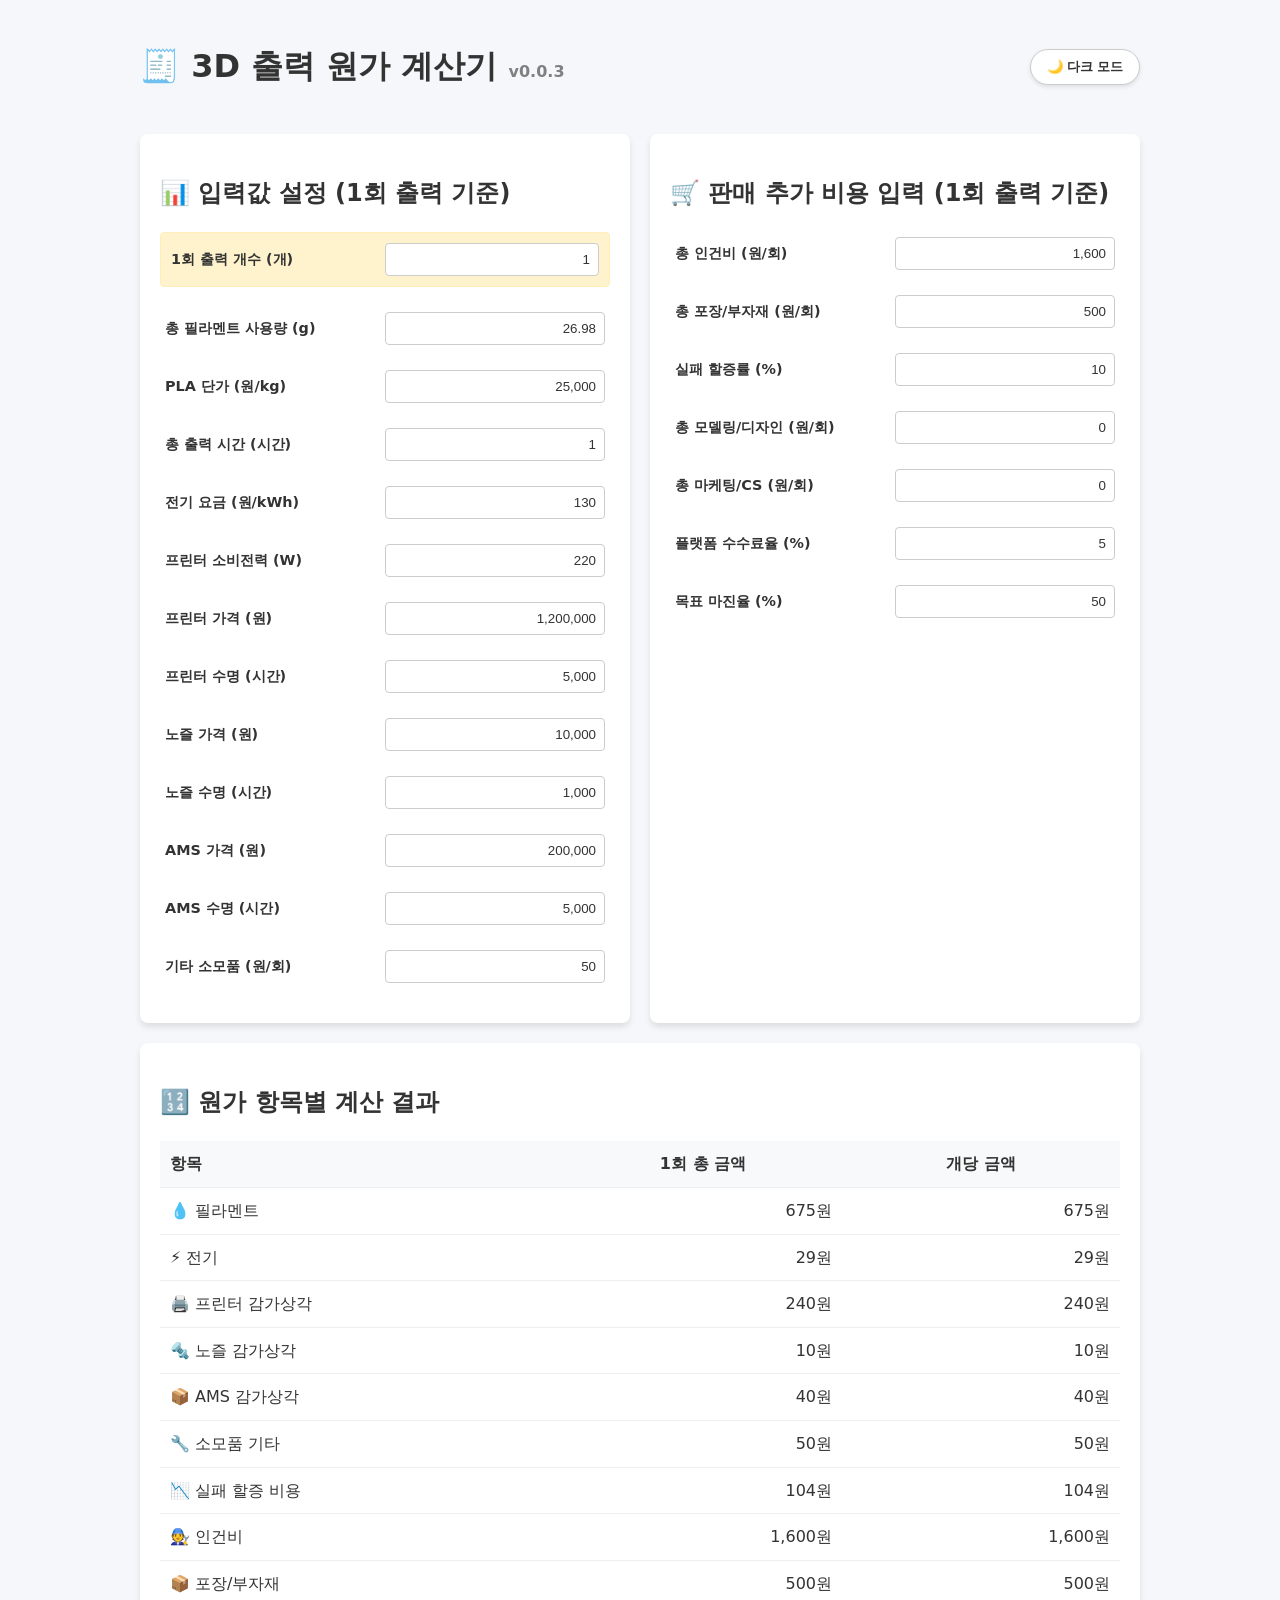
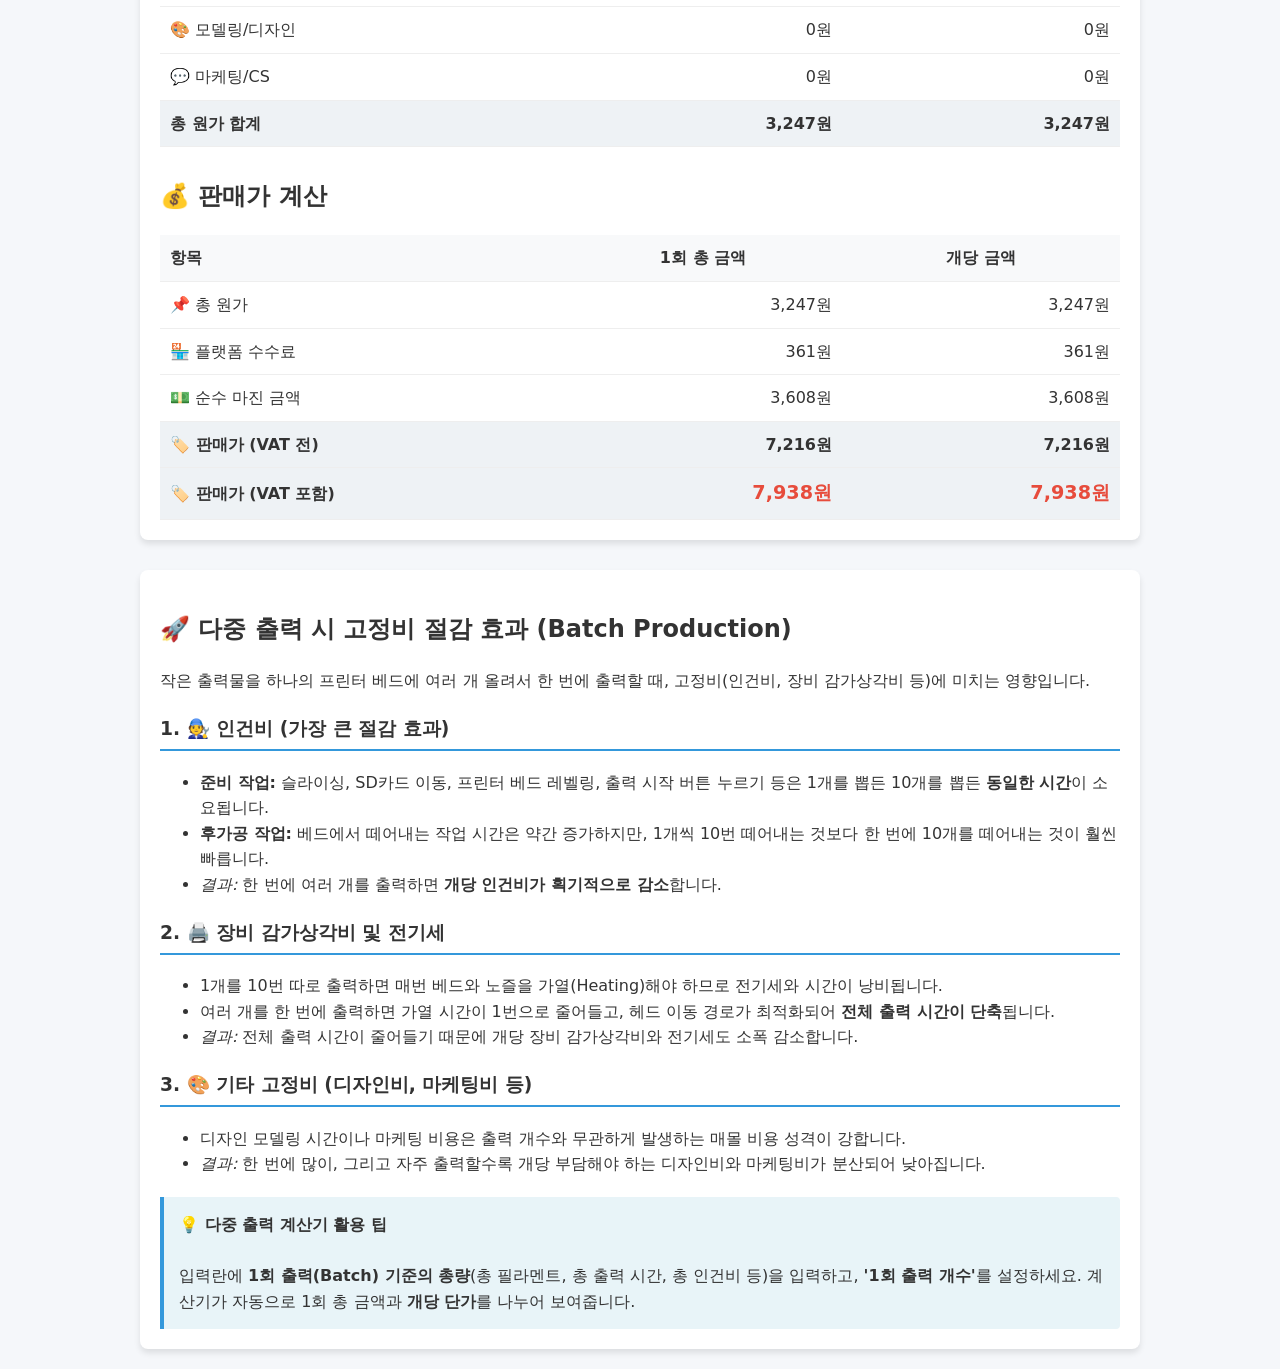
==== src/ver003/index.html @ f4f63981 "Add HTML structure, CSS styles, and JavaScript functionality for 3D printing cost calculator with da" ====
<!DOCTYPE html>
<html lang="ko">

<head>
    <meta charset="UTF-8">
    <meta name="viewport" content="width=device-width, initial-scale=1.0">
    <title>3D 출력 원가 계산기 (다중 출력 지원)</title>
    <link rel="stylesheet" href="style.css">
    <script src="script.js" defer></script>
</head>

<body>

    <div class="header-container">
        <h1>🧾 3D 출력 원가 계산기 <span style="font-size: 0.5em; color: gray;">v0.0.3</span></h1>
        <button id="darkModeToggle" onclick="toggleDarkMode()">🌙 다크 모드</button>
    </div>

    <div class="container">
        <!-- 입력 폼 -->
        <div class="card">
            <h2>📊 입력값 설정 (1회 출력 기준)</h2>

            <div class="form-group highlight-group">
                <label>1회 출력 개수 (개)</label>
                <input type="text" id="printQuantity" value="1" oninput="formatInput(this); calculate()">
            </div>
            <div class="form-group">
                <label>총 필라멘트 사용량 (g)</label>
                <input type="text" id="filamentUsage" value="26.98" oninput="formatInput(this); calculate()">
            </div>
            <div class="form-group">
                <label>PLA 단가 (원/kg)</label>
                <input type="text" id="plaPrice" value="25,000" oninput="formatInput(this); calculate()">
            </div>
            <div class="form-group">
                <label>총 출력 시간 (시간)</label>
                <input type="text" id="printTime" value="1" oninput="formatInput(this); calculate()">
            </div>
            <div class="form-group">
                <label>전기 요금 (원/kWh)</label>
                <input type="text" id="elecRate" value="130" oninput="formatInput(this); calculate()">
            </div>
            <div class="form-group">
                <label>프린터 소비전력 (W)</label>
                <input type="text" id="powerUsage" value="220" oninput="formatInput(this); calculate()">
            </div>
            <div class="form-group">
                <label>프린터 가격 (원)</label>
                <input type="text" id="printerPrice" value="1,200,000" oninput="formatInput(this); calculate()">
            </div>
            <div class="form-group">
                <label>프린터 수명 (시간)</label>
                <input type="text" id="printerLife" value="5,000" oninput="formatInput(this); calculate()">
            </div>
            <div class="form-group">
                <label>노즐 가격 (원)</label>
                <input type="text" id="nozzlePrice" value="10,000" oninput="formatInput(this); calculate()">
            </div>
            <div class="form-group">
                <label>노즐 수명 (시간)</label>
                <input type="text" id="nozzleLife" value="1,000" oninput="formatInput(this); calculate()">
            </div>
            <div class="form-group">
                <label>AMS 가격 (원)</label>
                <input type="text" id="amsPrice" value="200,000" oninput="formatInput(this); calculate()">
            </div>
            <div class="form-group">
                <label>AMS 수명 (시간)</label>
                <input type="text" id="amsLife" value="5,000" oninput="formatInput(this); calculate()">
            </div>
            <div class="form-group">
                <label>기타 소모품 (원/회)</label>
                <input type="text" id="otherCost" value="50" oninput="formatInput(this); calculate()">
            </div>
        </div>

        <!-- 판매 추가 비용 입력 폼 -->
        <div class="card">
            <h2>🛒 판매 추가 비용 입력 (1회 출력 기준)</h2>
            <div class="form-group">
                <label>총 인건비 (원/회)</label>
                <input type="text" id="laborCost" value="1,600" oninput="formatInput(this); calculate()">
            </div>
            <div class="form-group">
                <label>총 포장/부자재 (원/회)</label>
                <input type="text" id="packageCost" value="500" oninput="formatInput(this); calculate()">
            </div>
            <div class="form-group">
                <label>실패 할증률 (%)</label>
                <input type="text" id="lossRate" value="10" oninput="formatInput(this); calculate()">
            </div>
            <div class="form-group">
                <label>총 모델링/디자인 (원/회)</label>
                <input type="text" id="designCost" value="0" oninput="formatInput(this); calculate()">
            </div>
            <div class="form-group">
                <label>총 마케팅/CS (원/회)</label>
                <input type="text" id="marketingCost" value="0" oninput="formatInput(this); calculate()">
            </div>
            <div class="form-group">
                <label>플랫폼 수수료율 (%)</label>
                <input type="text" id="platformFeeRate" value="5" oninput="formatInput(this); calculate()">
            </div>
            <div class="form-group">
                <label>목표 마진율 (%)</label>
                <input type="text" id="marginRate" value="50" oninput="formatInput(this); calculate()">
            </div>
        </div>

        <!-- 결과 출력 -->
        <div class="card" style="flex-basis: 100%;">
            <h2>🔢 원가 항목별 계산 결과</h2>
            <table>
                <tr>
                    <th>항목</th>
                    <th>1회 총 금액</th>
                    <th>개당 금액</th>
                </tr>
                <tr>
                    <td>💧 필라멘트</td>
                    <td id="resFilament">0원</td>
                    <td id="resFilamentPerItem">0원</td>
                </tr>
                <tr>
                    <td>⚡ 전기</td>
                    <td id="resElec">0원</td>
                    <td id="resElecPerItem">0원</td>
                </tr>
                <tr>
                    <td>🖨️ 프린터 감가상각</td>
                    <td id="resPrinter">0원</td>
                    <td id="resPrinterPerItem">0원</td>
                </tr>
                <tr>
                    <td>🔩 노즐 감가상각</td>
                    <td id="resNozzle">0원</td>
                    <td id="resNozzlePerItem">0원</td>
                </tr>
                <tr>
                    <td>📦 AMS 감가상각</td>
                    <td id="resAms">0원</td>
                    <td id="resAmsPerItem">0원</td>
                </tr>
                <tr>
                    <td>🔧 소모품 기타</td>
                    <td id="resOther">0원</td>
                    <td id="resOtherPerItem">0원</td>
                </tr>
                <tr>
                    <td>📉 실패 할증 비용</td>
                    <td id="resLoss">0원</td>
                    <td id="resLossPerItem">0원</td>
                </tr>
                <tr>
                    <td>🧑‍🔧 인건비</td>
                    <td id="resLabor">0원</td>
                    <td id="resLaborPerItem">0원</td>
                </tr>
                <tr>
                    <td>📦 포장/부자재</td>
                    <td id="resPackage">0원</td>
                    <td id="resPackagePerItem">0원</td>
                </tr>
                <tr>
                    <td>🎨 모델링/디자인</td>
                    <td id="resDesign">0원</td>
                    <td id="resDesignPerItem">0원</td>
                </tr>
                <tr>
                    <td>💬 마케팅/CS</td>
                    <td id="resMarketing">0원</td>
                    <td id="resMarketingPerItem">0원</td>
                </tr>
                <tr class="total-row">
                    <td>총 원가 합계</td>
                    <td id="resTotalCost">0원</td>
                    <td id="resTotalCostPerItem">0원</td>
                </tr>
            </table>

            <h2 style="margin-top: 30px;">💰 판매가 계산</h2>
            <table>
                <tr>
                    <th>항목</th>
                    <th>1회 총 금액</th>
                    <th>개당 금액</th>
                </tr>
                <tr>
                    <td>📌 총 원가</td>
                    <td id="resTotalCost2">0원</td>
                    <td id="resTotalCost2PerItem">0원</td>
                </tr>
                <tr>
                    <td>🏪 플랫폼 수수료</td>
                    <td id="resPlatformFee">0원</td>
                    <td id="resPlatformFeePerItem">0원</td>
                </tr>
                <tr>
                    <td>💵 순수 마진 금액</td>
                    <td id="resMarginAmt">0원</td>
                    <td id="resMarginAmtPerItem">0원</td>
                </tr>
                <tr class="total-row">
                    <td>🏷️ 판매가 (VAT 전)</td>
                    <td id="resSellPriceEx">0원</td>
                    <td id="resSellPriceExPerItem">0원</td>
                </tr>
                <tr class="total-row">
                    <td>🏷️ 판매가 (VAT 포함)</td>
                    <td class="highlight" id="resSellPriceInc">0원</td>
                    <td class="highlight" id="resSellPriceIncPerItem">0원</td>
                </tr>
            </table>
        </div>
    </div>

    <div class="info-section">
        <h2>🚀 다중 출력 시 고정비 절감 효과 (Batch Production)</h2>
        <p>작은 출력물을 하나의 프린터 베드에 여러 개 올려서 한 번에 출력할 때, 고정비(인건비, 장비 감가상각비 등)에 미치는 영향입니다.</p>

        <h3>1. 🧑‍🔧 인건비 (가장 큰 절감 효과)</h3>
        <ul>
            <li><strong>준비 작업:</strong> 슬라이싱, SD카드 이동, 프린터 베드 레벨링, 출력 시작 버튼 누르기 등은 1개를 뽑든 10개를 뽑든 <strong>동일한
                    시간</strong>이 소요됩니다.</li>
            <li><strong>후가공 작업:</strong> 베드에서 떼어내는 작업 시간은 약간 증가하지만, 1개씩 10번 떼어내는 것보다 한 번에 10개를 떼어내는 것이 훨씬 빠릅니다.</li>
            <li><em>결과:</em> 한 번에 여러 개를 출력하면 <strong>개당 인건비가 획기적으로 감소</strong>합니다.</li>
        </ul>

        <h3>2. 🖨️ 장비 감가상각비 및 전기세</h3>
        <ul>
            <li>1개를 10번 따로 출력하면 매번 베드와 노즐을 가열(Heating)해야 하므로 전기세와 시간이 낭비됩니다.</li>
            <li>여러 개를 한 번에 출력하면 가열 시간이 1번으로 줄어들고, 헤드 이동 경로가 최적화되어 <strong>전체 출력 시간이 단축</strong>됩니다.</li>
            <li><em>결과:</em> 전체 출력 시간이 줄어들기 때문에 개당 장비 감가상각비와 전기세도 소폭 감소합니다.</li>
        </ul>

        <h3>3. 🎨 기타 고정비 (디자인비, 마케팅비 등)</h3>
        <ul>
            <li>디자인 모델링 시간이나 마케팅 비용은 출력 개수와 무관하게 발생하는 매몰 비용 성격이 강합니다.</li>
            <li><em>결과:</em> 한 번에 많이, 그리고 자주 출력할수록 개당 부담해야 하는 디자인비와 마케팅비가 분산되어 낮아집니다.</li>
        </ul>

        <div class="tip-box">
            <strong>💡 다중 출력 계산기 활용 팁</strong><br><br>
            입력란에 <strong>1회 출력(Batch) 기준의 총량</strong>(총 필라멘트, 총 출력 시간, 총 인건비 등)을 입력하고, <strong>'1회 출력 개수'</strong>를
            설정하세요. 계산기가 자동으로 1회 총 금액과 <strong>개당 단가</strong>를 나누어 보여줍니다.
        </div>
    </div>

</body>

</html>
---- src/ver003/style.css ----
:root {
    --bg-color: #f5f7fa;
    --text-color: #333;
    --card-bg: #fff;
    --border-color: #ccc;
    --table-border: #eee;
    --th-bg: #f8f9fa;
    --total-row-bg: #eef2f5;
    --highlight-color: #e74c3c;
    --tip-bg: #e8f4f8;
    --tip-border: #3498db;
    --input-bg: #fff;
    --input-text: #333;
    --highlight-group-bg: #fff3cd;
}

body.dark-mode {
    --bg-color: #121212;
    --text-color: #e0e0e0;
    --card-bg: #1e1e1e;
    --border-color: #444;
    --table-border: #333;
    --th-bg: #2c2c2c;
    --total-row-bg: #2a2a2a;
    --highlight-color: #ff6b6b;
    --tip-bg: #1a2634;
    --tip-border: #2980b9;
    --input-bg: #2c2c2c;
    --input-text: #e0e0e0;
    --highlight-group-bg: #3a2a00;
}

body {
    font-family: 'Pretendard', -apple-system, BlinkMacSystemFont, system-ui, Roboto, 'Helvetica Neue', 'Segoe UI', 'Apple SD Gothic Neo', 'Noto Sans KR', 'Malgun Gothic', sans-serif;
    line-height: 1.6;
    color: var(--text-color);
    max-width: 1000px;
    margin: 0 auto;
    padding: 20px;
    background-color: var(--bg-color);
    transition: background-color 0.3s, color 0.3s;
}

h1,
h2,
h3 {
    color: var(--text-color);
}

.header-container {
    display: flex;
    justify-content: space-between;
    align-items: center;
    margin-bottom: 20px;
}

#darkModeToggle {
    padding: 8px 16px;
    border: 1px solid var(--border-color);
    border-radius: 20px;
    background-color: var(--card-bg);
    color: var(--text-color);
    cursor: pointer;
    box-shadow: 0 2px 4px rgba(0, 0, 0, 0.1);
    font-weight: bold;
    transition: background-color 0.3s, color 0.3s;
}

#darkModeToggle:hover {
    opacity: 0.8;
}

.container {
    display: flex;
    flex-wrap: wrap;
    gap: 20px;
}

.card {
    background: var(--card-bg);
    border-radius: 8px;
    padding: 20px;
    box-shadow: 0 4px 6px rgba(0, 0, 0, 0.1);
    flex: 1;
    min-width: 300px;
    transition: background-color 0.3s;
}

.form-group {
    margin-bottom: 15px;
    display: flex;
    align-items: center;
    justify-content: space-between;
    padding: 5px;
    border-radius: 4px;
}

.highlight-group {
    background-color: var(--highlight-group-bg);
    border: 1px solid #ffeeba;
    padding: 10px;
    margin-bottom: 20px;
}

body.dark-mode .highlight-group {
    border-color: #5c4300;
}

label {
    display: block;
    margin-bottom: 0;
    font-weight: bold;
    font-size: 0.9em;
    flex: 1;
}

input[type="text"] {
    width: 50%;
    padding: 8px;
    border: 1px solid var(--border-color);
    border-radius: 4px;
    box-sizing: border-box;
    text-align: right;
    background-color: var(--input-bg);
    color: var(--input-text);
    transition: background-color 0.3s, color 0.3s, border-color 0.3s;
}

table {
    width: 100%;
    border-collapse: collapse;
    margin-top: 10px;
    table-layout: fixed;
    /* 열 너비 고정 */
}

th,
td {
    padding: 10px;
    border-bottom: 1px solid var(--table-border);
    text-align: right;
    font-variant-numeric: tabular-nums;
    /* 숫자 폭을 동일하게 맞춰 정렬 향상 */
}

th:first-child,
td:first-child {
    text-align: left;
    width: 40%;
    /* 항목 이름 열 너비 지정 */
}

th {
    background-color: var(--th-bg);
    text-align: center;
}

.total-row {
    font-weight: bold;
    background-color: var(--total-row-bg);
}

.highlight {
    color: var(--highlight-color);
    font-weight: bold;
    font-size: 1.2em;
}

.info-section {
    margin-top: 30px;
    background: var(--card-bg);
    border-radius: 8px;
    padding: 20px;
    box-shadow: 0 4px 6px rgba(0, 0, 0, 0.1);
    transition: background-color 0.3s;
}

.info-section h3 {
    border-bottom: 2px solid var(--tip-border);
    padding-bottom: 5px;
    margin-top: 20px;
}

.tip-box {
    background-color: var(--tip-bg);
    border-left: 4px solid var(--tip-border);
    padding: 15px;
    margin-top: 20px;
    border-radius: 0 4px 4px 0;
    transition: background-color 0.3s;
}
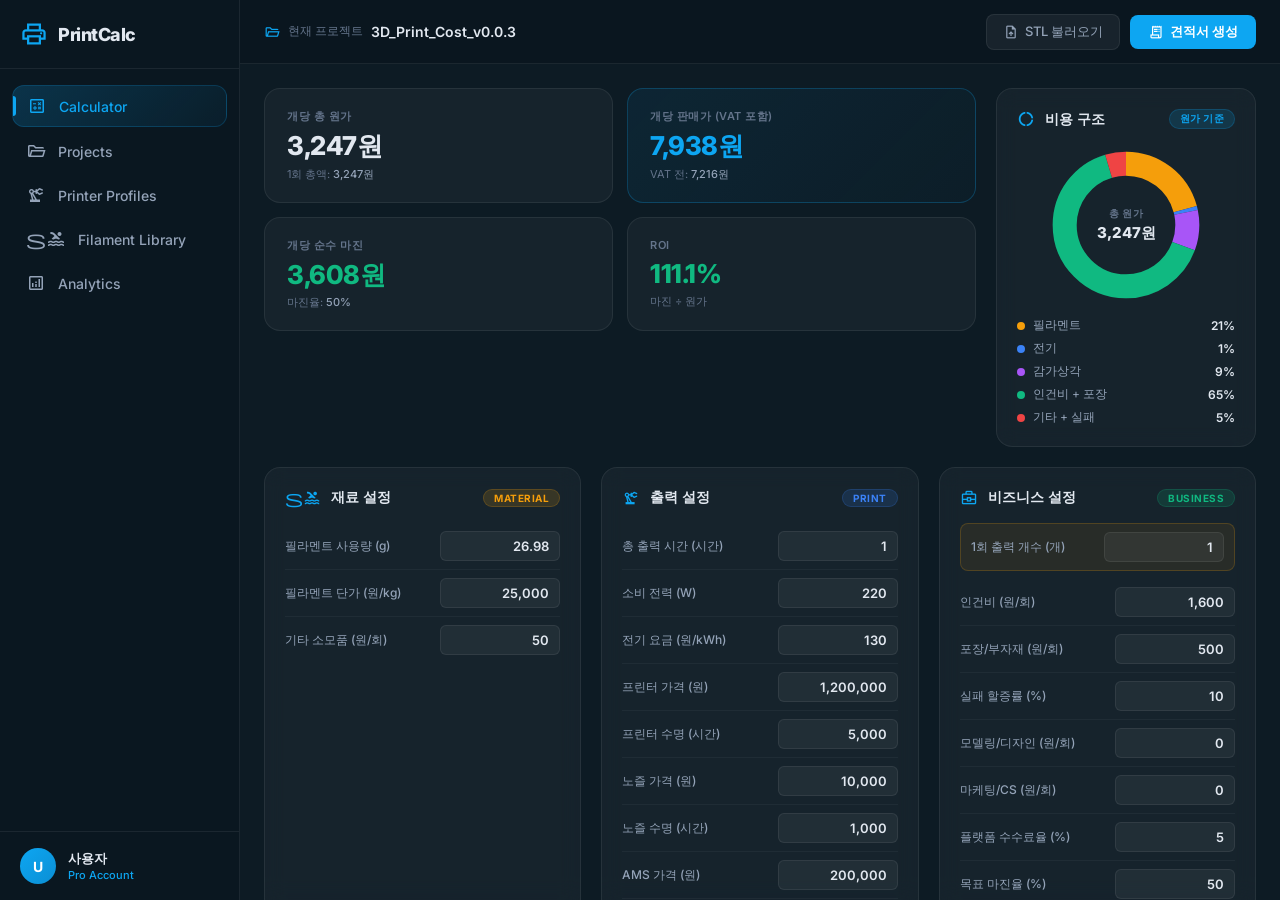
==== commit d1373ea8: "Refactor CSS styles for improved layout and design consistency - Implemented a new color scheme with" ====
--- a/src/ver003/index.html
+++ b/src/ver003/index.html
@@ -4,249 +4,439 @@
 <head>
     <meta charset="UTF-8">
     <meta name="viewport" content="width=device-width, initial-scale=1.0">
-    <title>3D 출력 원가 계산기 (다중 출력 지원)</title>
+    <title>PrintCalc Pro — 3D 출력 원가 계산기</title>
+    <link rel="preconnect" href="https://fonts.googleapis.com">
+    <link rel="preconnect" href="https://fonts.gstatic.com" crossorigin>
+    <link href="https://fonts.googleapis.com/css2?family=Inter:wght@300;400;500;600;700;800&display=swap"
+        rel="stylesheet">
+    <link rel="stylesheet"
+        href="https://fonts.googleapis.com/css2?family=Material+Symbols+Outlined:opsz,wght,FILL,GRAD@20..48,100..700,0..1,-50..200">
     <link rel="stylesheet" href="style.css">
-    <script src="script.js" defer></script>
 </head>
 
 <body>
 
-    <div class="header-container">
-        <h1>🧾 3D 출력 원가 계산기 <span style="font-size: 0.5em; color: gray;">v0.0.3</span></h1>
-        <button id="darkModeToggle" onclick="toggleDarkMode()">🌙 다크 모드</button>
-    </div>
-
-    <div class="container">
-        <!-- 입력 폼 -->
-        <div class="card">
-            <h2>📊 입력값 설정 (1회 출력 기준)</h2>
-
-            <div class="form-group highlight-group">
-                <label>1회 출력 개수 (개)</label>
-                <input type="text" id="printQuantity" value="1" oninput="formatInput(this); calculate()">
-            </div>
-            <div class="form-group">
-                <label>총 필라멘트 사용량 (g)</label>
-                <input type="text" id="filamentUsage" value="26.98" oninput="formatInput(this); calculate()">
-            </div>
-            <div class="form-group">
-                <label>PLA 단가 (원/kg)</label>
-                <input type="text" id="plaPrice" value="25,000" oninput="formatInput(this); calculate()">
-            </div>
-            <div class="form-group">
-                <label>총 출력 시간 (시간)</label>
-                <input type="text" id="printTime" value="1" oninput="formatInput(this); calculate()">
-            </div>
-            <div class="form-group">
-                <label>전기 요금 (원/kWh)</label>
-                <input type="text" id="elecRate" value="130" oninput="formatInput(this); calculate()">
-            </div>
-            <div class="form-group">
-                <label>프린터 소비전력 (W)</label>
-                <input type="text" id="powerUsage" value="220" oninput="formatInput(this); calculate()">
-            </div>
-            <div class="form-group">
-                <label>프린터 가격 (원)</label>
-                <input type="text" id="printerPrice" value="1,200,000" oninput="formatInput(this); calculate()">
-            </div>
-            <div class="form-group">
-                <label>프린터 수명 (시간)</label>
-                <input type="text" id="printerLife" value="5,000" oninput="formatInput(this); calculate()">
-            </div>
-            <div class="form-group">
-                <label>노즐 가격 (원)</label>
-                <input type="text" id="nozzlePrice" value="10,000" oninput="formatInput(this); calculate()">
-            </div>
-            <div class="form-group">
-                <label>노즐 수명 (시간)</label>
-                <input type="text" id="nozzleLife" value="1,000" oninput="formatInput(this); calculate()">
-            </div>
-            <div class="form-group">
-                <label>AMS 가격 (원)</label>
-                <input type="text" id="amsPrice" value="200,000" oninput="formatInput(this); calculate()">
-            </div>
-            <div class="form-group">
-                <label>AMS 수명 (시간)</label>
-                <input type="text" id="amsLife" value="5,000" oninput="formatInput(this); calculate()">
-            </div>
-            <div class="form-group">
-                <label>기타 소모품 (원/회)</label>
-                <input type="text" id="otherCost" value="50" oninput="formatInput(this); calculate()">
+    <!-- ===== SIDEBAR ===== -->
+    <aside class="sidebar" id="sidebar">
+        <div class="sidebar-logo">
+            <span class="material-symbols-outlined logo-icon">print</span>
+            <span class="logo-text">PrintCalc</span>
+        </div>
+
+        <nav class="sidebar-nav">
+            <ul>
+                <li class="active">
+                    <span class="material-symbols-outlined">calculate</span>
+                    <span>Calculator</span>
+                </li>
+                <li>
+                    <span class="material-symbols-outlined">folder_open</span>
+                    <span>Projects</span>
+                </li>
+                <li>
+                    <span class="material-symbols-outlined">precision_manufacturing</span>
+                    <span>Printer Profiles</span>
+                </li>
+                <li>
+                    <span class="material-symbols-outlined">spool</span>
+                    <span>Filament Library</span>
+                </li>
+                <li>
+                    <span class="material-symbols-outlined">analytics</span>
+                    <span>Analytics</span>
+                </li>
+            </ul>
+        </nav>
+
+        <div class="sidebar-user">
+            <div class="user-avatar">U</div>
+            <div class="user-info">
+                <p class="user-name">사용자</p>
+                <p class="user-plan">Pro Account</p>
             </div>
         </div>
-
-        <!-- 판매 추가 비용 입력 폼 -->
-        <div class="card">
-            <h2>🛒 판매 추가 비용 입력 (1회 출력 기준)</h2>
-            <div class="form-group">
-                <label>총 인건비 (원/회)</label>
-                <input type="text" id="laborCost" value="1,600" oninput="formatInput(this); calculate()">
+    </aside>
+
+    <!-- ===== MAIN WRAPPER ===== -->
+    <div class="main-wrapper">
+
+        <!-- Header -->
+        <header class="main-header">
+            <div class="header-left">
+                <button class="menu-toggle" onclick="toggleSidebar()" aria-label="메뉴 열기">
+                    <span class="material-symbols-outlined">menu</span>
+                </button>
+                <div class="project-name">
+                    <span class="material-symbols-outlined"
+                        style="font-size:16px;color:var(--primary)">folder_open</span>
+                    <span class="project-label">현재 프로젝트</span>
+                    <span class="project-title">3D_Print_Cost_v0.0.3</span>
+                </div>
             </div>
-            <div class="form-group">
-                <label>총 포장/부자재 (원/회)</label>
-                <input type="text" id="packageCost" value="500" oninput="formatInput(this); calculate()">
+            <div class="header-right">
+                <button class="btn-secondary">
+                    <span class="material-symbols-outlined">upload_file</span>
+                    <span class="btn-label">STL 불러오기</span>
+                </button>
+                <button class="btn-primary">
+                    <span class="material-symbols-outlined">receipt_long</span>
+                    <span class="btn-label">견적서 생성</span>
+                </button>
             </div>
-            <div class="form-group">
-                <label>실패 할증률 (%)</label>
-                <input type="text" id="lossRate" value="10" oninput="formatInput(this); calculate()">
-            </div>
-            <div class="form-group">
-                <label>총 모델링/디자인 (원/회)</label>
-                <input type="text" id="designCost" value="0" oninput="formatInput(this); calculate()">
-            </div>
-            <div class="form-group">
-                <label>총 마케팅/CS (원/회)</label>
-                <input type="text" id="marketingCost" value="0" oninput="formatInput(this); calculate()">
-            </div>
-            <div class="form-group">
-                <label>플랫폼 수수료율 (%)</label>
-                <input type="text" id="platformFeeRate" value="5" oninput="formatInput(this); calculate()">
-            </div>
-            <div class="form-group">
-                <label>목표 마진율 (%)</label>
-                <input type="text" id="marginRate" value="50" oninput="formatInput(this); calculate()">
-            </div>
-        </div>
-
-        <!-- 결과 출력 -->
-        <div class="card" style="flex-basis: 100%;">
-            <h2>🔢 원가 항목별 계산 결과</h2>
-            <table>
-                <tr>
-                    <th>항목</th>
-                    <th>1회 총 금액</th>
-                    <th>개당 금액</th>
-                </tr>
-                <tr>
-                    <td>💧 필라멘트</td>
-                    <td id="resFilament">0원</td>
-                    <td id="resFilamentPerItem">0원</td>
-                </tr>
-                <tr>
-                    <td>⚡ 전기</td>
-                    <td id="resElec">0원</td>
-                    <td id="resElecPerItem">0원</td>
-                </tr>
-                <tr>
-                    <td>🖨️ 프린터 감가상각</td>
-                    <td id="resPrinter">0원</td>
-                    <td id="resPrinterPerItem">0원</td>
-                </tr>
-                <tr>
-                    <td>🔩 노즐 감가상각</td>
-                    <td id="resNozzle">0원</td>
-                    <td id="resNozzlePerItem">0원</td>
-                </tr>
-                <tr>
-                    <td>📦 AMS 감가상각</td>
-                    <td id="resAms">0원</td>
-                    <td id="resAmsPerItem">0원</td>
-                </tr>
-                <tr>
-                    <td>🔧 소모품 기타</td>
-                    <td id="resOther">0원</td>
-                    <td id="resOtherPerItem">0원</td>
-                </tr>
-                <tr>
-                    <td>📉 실패 할증 비용</td>
-                    <td id="resLoss">0원</td>
-                    <td id="resLossPerItem">0원</td>
-                </tr>
-                <tr>
-                    <td>🧑‍🔧 인건비</td>
-                    <td id="resLabor">0원</td>
-                    <td id="resLaborPerItem">0원</td>
-                </tr>
-                <tr>
-                    <td>📦 포장/부자재</td>
-                    <td id="resPackage">0원</td>
-                    <td id="resPackagePerItem">0원</td>
-                </tr>
-                <tr>
-                    <td>🎨 모델링/디자인</td>
-                    <td id="resDesign">0원</td>
-                    <td id="resDesignPerItem">0원</td>
-                </tr>
-                <tr>
-                    <td>💬 마케팅/CS</td>
-                    <td id="resMarketing">0원</td>
-                    <td id="resMarketingPerItem">0원</td>
-                </tr>
-                <tr class="total-row">
-                    <td>총 원가 합계</td>
-                    <td id="resTotalCost">0원</td>
-                    <td id="resTotalCostPerItem">0원</td>
-                </tr>
-            </table>
-
-            <h2 style="margin-top: 30px;">💰 판매가 계산</h2>
-            <table>
-                <tr>
-                    <th>항목</th>
-                    <th>1회 총 금액</th>
-                    <th>개당 금액</th>
-                </tr>
-                <tr>
-                    <td>📌 총 원가</td>
-                    <td id="resTotalCost2">0원</td>
-                    <td id="resTotalCost2PerItem">0원</td>
-                </tr>
-                <tr>
-                    <td>🏪 플랫폼 수수료</td>
-                    <td id="resPlatformFee">0원</td>
-                    <td id="resPlatformFeePerItem">0원</td>
-                </tr>
-                <tr>
-                    <td>💵 순수 마진 금액</td>
-                    <td id="resMarginAmt">0원</td>
-                    <td id="resMarginAmtPerItem">0원</td>
-                </tr>
-                <tr class="total-row">
-                    <td>🏷️ 판매가 (VAT 전)</td>
-                    <td id="resSellPriceEx">0원</td>
-                    <td id="resSellPriceExPerItem">0원</td>
-                </tr>
-                <tr class="total-row">
-                    <td>🏷️ 판매가 (VAT 포함)</td>
-                    <td class="highlight" id="resSellPriceInc">0원</td>
-                    <td class="highlight" id="resSellPriceIncPerItem">0원</td>
-                </tr>
-            </table>
-        </div>
+        </header>
+
+        <!-- Content Area -->
+        <main class="content-area">
+
+            <!-- ===== KPI ROW ===== -->
+            <section class="kpi-row">
+
+                <!-- KPI 4 Cards (2×2 grid) -->
+                <div class="kpi-cards">
+                    <div class="kpi-card">
+                        <div class="kpi-label">개당 총 원가</div>
+                        <div class="kpi-value" id="kpiTotalCost">0원</div>
+                        <div class="kpi-sub">1회 총액: <span id="kpiTotalCostBatch">0원</span></div>
+                    </div>
+                    <div class="kpi-card highlight-card">
+                        <div class="kpi-label">개당 판매가 (VAT 포함)</div>
+                        <div class="kpi-value primary" id="kpiSellPrice">0원</div>
+                        <div class="kpi-sub">VAT 전: <span id="kpiSellPriceEx">0원</span></div>
+                    </div>
+                    <div class="kpi-card">
+                        <div class="kpi-label">개당 순수 마진</div>
+                        <div class="kpi-value green" id="kpiMargin">0원</div>
+                        <div class="kpi-sub">마진율: <span id="kpiMarginRateDisplay">-</span></div>
+                    </div>
+                    <div class="kpi-card">
+                        <div class="kpi-label">ROI</div>
+                        <div class="kpi-value green" id="kpiROI">0%</div>
+                        <div class="kpi-sub">마진 ÷ 원가</div>
+                    </div>
+                </div>
+
+                <!-- Donut Chart -->
+                <div class="donut-card glass">
+                    <div class="card-header">
+                        <span class="material-symbols-outlined card-icon">donut_large</span>
+                        <span>비용 구조</span>
+                        <span class="card-badge">원가 기준</span>
+                    </div>
+                    <div class="donut-wrap">
+                        <svg class="donut-svg" viewBox="0 0 120 120" xmlns="http://www.w3.org/2000/svg">
+                            <circle class="donut-bg" cx="60" cy="60" r="46" />
+                            <circle class="donut-seg seg-filament"     cx="60" cy="60" r="46" id="segFilament" />
+                            <circle class="donut-seg seg-elec"         cx="60" cy="60" r="46" id="segElec" />
+                            <circle class="donut-seg seg-depreciation" cx="60" cy="60" r="46" id="segDepreciation" />
+                            <circle class="donut-seg seg-labor"        cx="60" cy="60" r="46" id="segLabor" />
+                            <circle class="donut-seg seg-other"        cx="60" cy="60" r="46" id="segOther" />
+                        </svg>
+                        <div class="donut-center">
+                            <span class="donut-total-label">총 원가</span>
+                            <span class="donut-total-value" id="donutTotal">0원</span>
+                        </div>
+                    </div>
+                    <div class="donut-legend">
+                        <div class="legend-item">
+                            <span class="legend-dot filament"></span>
+                            <span>필라멘트</span>
+                            <span class="legend-pct" id="pctFilament">0%</span>
+                        </div>
+                        <div class="legend-item">
+                            <span class="legend-dot elec"></span>
+                            <span>전기</span>
+                            <span class="legend-pct" id="pctElec">0%</span>
+                        </div>
+                        <div class="legend-item">
+                            <span class="legend-dot depreciation"></span>
+                            <span>감가상각</span>
+                            <span class="legend-pct" id="pctDepreciation">0%</span>
+                        </div>
+                        <div class="legend-item">
+                            <span class="legend-dot labor"></span>
+                            <span>인건비 + 포장</span>
+                            <span class="legend-pct" id="pctLabor">0%</span>
+                        </div>
+                        <div class="legend-item">
+                            <span class="legend-dot other"></span>
+                            <span>기타 + 실패</span>
+                            <span class="legend-pct" id="pctOther">0%</span>
+                        </div>
+                    </div>
+                </div>
+            </section>
+
+            <!-- ===== SETTINGS ROW ===== -->
+            <section class="settings-row">
+
+                <!-- Material Settings -->
+                <div class="settings-card glass">
+                    <div class="card-header">
+                        <span class="material-symbols-outlined card-icon">spool</span>
+                        <span>재료 설정</span>
+                        <span class="card-badge yellow">MATERIAL</span>
+                    </div>
+                    <div class="form-group">
+                        <label>필라멘트 사용량 (g)</label>
+                        <input type="text" id="filamentUsage" value="26.98"
+                            oninput="formatInput(this); calculate()">
+                    </div>
+                    <div class="form-group">
+                        <label>필라멘트 단가 (원/kg)</label>
+                        <input type="text" id="plaPrice" value="25,000"
+                            oninput="formatInput(this); calculate()">
+                    </div>
+                    <div class="form-group">
+                        <label>기타 소모품 (원/회)</label>
+                        <input type="text" id="otherCost" value="50"
+                            oninput="formatInput(this); calculate()">
+                    </div>
+                </div>
+
+                <!-- Print Settings -->
+                <div class="settings-card glass">
+                    <div class="card-header">
+                        <span class="material-symbols-outlined card-icon">precision_manufacturing</span>
+                        <span>출력 설정</span>
+                        <span class="card-badge blue">PRINT</span>
+                    </div>
+                    <div class="form-group">
+                        <label>총 출력 시간 (시간)</label>
+                        <input type="text" id="printTime" value="1"
+                            oninput="formatInput(this); calculate()">
+                    </div>
+                    <div class="form-group">
+                        <label>소비 전력 (W)</label>
+                        <input type="text" id="powerUsage" value="220"
+                            oninput="formatInput(this); calculate()">
+                    </div>
+                    <div class="form-group">
+                        <label>전기 요금 (원/kWh)</label>
+                        <input type="text" id="elecRate" value="130"
+                            oninput="formatInput(this); calculate()">
+                    </div>
+                    <div class="form-group">
+                        <label>프린터 가격 (원)</label>
+                        <input type="text" id="printerPrice" value="1,200,000"
+                            oninput="formatInput(this); calculate()">
+                    </div>
+                    <div class="form-group">
+                        <label>프린터 수명 (시간)</label>
+                        <input type="text" id="printerLife" value="5,000"
+                            oninput="formatInput(this); calculate()">
+                    </div>
+                    <div class="form-group">
+                        <label>노즐 가격 (원)</label>
+                        <input type="text" id="nozzlePrice" value="10,000"
+                            oninput="formatInput(this); calculate()">
+                    </div>
+                    <div class="form-group">
+                        <label>노즐 수명 (시간)</label>
+                        <input type="text" id="nozzleLife" value="1,000"
+                            oninput="formatInput(this); calculate()">
+                    </div>
+                    <div class="form-group">
+                        <label>AMS 가격 (원)</label>
+                        <input type="text" id="amsPrice" value="200,000"
+                            oninput="formatInput(this); calculate()">
+                    </div>
+                    <div class="form-group">
+                        <label>AMS 수명 (시간)</label>
+                        <input type="text" id="amsLife" value="5,000"
+                            oninput="formatInput(this); calculate()">
+                    </div>
+                </div>
+
+                <!-- Business Settings -->
+                <div class="settings-card glass">
+                    <div class="card-header">
+                        <span class="material-symbols-outlined card-icon">business_center</span>
+                        <span>비즈니스 설정</span>
+                        <span class="card-badge green">BUSINESS</span>
+                    </div>
+                    <div class="form-group highlight-group">
+                        <label>1회 출력 개수 (개)</label>
+                        <input type="text" id="printQuantity" value="1"
+                            oninput="formatInput(this); calculate()">
+                    </div>
+                    <div class="form-group">
+                        <label>인건비 (원/회)</label>
+                        <input type="text" id="laborCost" value="1,600"
+                            oninput="formatInput(this); calculate()">
+                    </div>
+                    <div class="form-group">
+                        <label>포장/부자재 (원/회)</label>
+                        <input type="text" id="packageCost" value="500"
+                            oninput="formatInput(this); calculate()">
+                    </div>
+                    <div class="form-group">
+                        <label>실패 할증률 (%)</label>
+                        <input type="text" id="lossRate" value="10"
+                            oninput="formatInput(this); calculate()">
+                    </div>
+                    <div class="form-group">
+                        <label>모델링/디자인 (원/회)</label>
+                        <input type="text" id="designCost" value="0"
+                            oninput="formatInput(this); calculate()">
+                    </div>
+                    <div class="form-group">
+                        <label>마케팅/CS (원/회)</label>
+                        <input type="text" id="marketingCost" value="0"
+                            oninput="formatInput(this); calculate()">
+                    </div>
+                    <div class="form-group">
+                        <label>플랫폼 수수료율 (%)</label>
+                        <input type="text" id="platformFeeRate" value="5"
+                            oninput="formatInput(this); calculate()">
+                    </div>
+                    <div class="form-group">
+                        <label>목표 마진율 (%)</label>
+                        <input type="text" id="marginRate" value="50"
+                            oninput="formatInput(this); calculate()">
+                    </div>
+                </div>
+            </section>
+
+            <!-- ===== RESULTS ROW ===== -->
+            <section class="results-row">
+
+                <!-- Cost Breakdown Table -->
+                <div class="result-card glass">
+                    <div class="card-header">
+                        <span class="material-symbols-outlined card-icon">table_chart</span>
+                        <span>원가 항목별 계산 결과</span>
+                    </div>
+                    <table class="result-table">
+                        <thead>
+                            <tr>
+                                <th>항목</th>
+                                <th>1회 총액</th>
+                                <th>개당 금액</th>
+                            </tr>
+                        </thead>
+                        <tbody>
+                            <tr>
+                                <td><div class="td-label"><span class="cost-dot filament"></span>필라멘트</div></td>
+                                <td id="resFilament">0원</td>
+                                <td id="resFilamentPerItem">0원</td>
+                            </tr>
+                            <tr>
+                                <td><div class="td-label"><span class="cost-dot elec"></span>전기</div></td>
+                                <td id="resElec">0원</td>
+                                <td id="resElecPerItem">0원</td>
+                            </tr>
+                            <tr>
+                                <td><div class="td-label"><span class="cost-dot depreciation"></span>프린터 감가상각</div></td>
+                                <td id="resPrinter">0원</td>
+                                <td id="resPrinterPerItem">0원</td>
+                            </tr>
+                            <tr>
+                                <td><div class="td-label"><span class="cost-dot depreciation"></span>노즐 감가상각</div></td>
+                                <td id="resNozzle">0원</td>
+                                <td id="resNozzlePerItem">0원</td>
+                            </tr>
+                            <tr>
+                                <td><div class="td-label"><span class="cost-dot depreciation"></span>AMS 감가상각</div></td>
+                                <td id="resAms">0원</td>
+                                <td id="resAmsPerItem">0원</td>
+                            </tr>
+                            <tr>
+                                <td><div class="td-label"><span class="cost-dot other"></span>기타 소모품</div></td>
+                                <td id="resOther">0원</td>
+                                <td id="resOtherPerItem">0원</td>
+                            </tr>
+                            <tr>
+                                <td><div class="td-label"><span class="cost-dot other"></span>실패 할증</div></td>
+                                <td id="resLoss">0원</td>
+                                <td id="resLossPerItem">0원</td>
+                            </tr>
+                            <tr>
+                                <td><div class="td-label"><span class="cost-dot labor"></span>인건비</div></td>
+                                <td id="resLabor">0원</td>
+                                <td id="resLaborPerItem">0원</td>
+                            </tr>
+                            <tr>
+                                <td><div class="td-label"><span class="cost-dot labor"></span>포장/부자재</div></td>
+                                <td id="resPackage">0원</td>
+                                <td id="resPackagePerItem">0원</td>
+                            </tr>
+                            <tr>
+                                <td><div class="td-label"><span class="cost-dot labor"></span>모델링/디자인</div></td>
+                                <td id="resDesign">0원</td>
+                                <td id="resDesignPerItem">0원</td>
+                            </tr>
+                            <tr>
+                                <td><div class="td-label"><span class="cost-dot labor"></span>마케팅/CS</div></td>
+                                <td id="resMarketing">0원</td>
+                                <td id="resMarketingPerItem">0원</td>
+                            </tr>
+                            <tr class="total-row">
+                                <td>총 원가 합계</td>
+                                <td id="resTotalCost">0원</td>
+                                <td id="resTotalCostPerItem">0원</td>
+                            </tr>
+                        </tbody>
+                    </table>
+                </div>
+
+                <!-- Sales Price Table -->
+                <div class="result-card glass">
+                    <div class="card-header">
+                        <span class="material-symbols-outlined card-icon">sell</span>
+                        <span>판매가 계산</span>
+                    </div>
+                    <table class="result-table">
+                        <thead>
+                            <tr>
+                                <th>항목</th>
+                                <th>1회 총액</th>
+                                <th>개당 금액</th>
+                            </tr>
+                        </thead>
+                        <tbody>
+                            <tr>
+                                <td>총 원가</td>
+                                <td id="resTotalCost2">0원</td>
+                                <td id="resTotalCost2PerItem">0원</td>
+                            </tr>
+                            <tr>
+                                <td>플랫폼 수수료</td>
+                                <td id="resPlatformFee">0원</td>
+                                <td id="resPlatformFeePerItem">0원</td>
+                            </tr>
+                            <tr>
+                                <td>순수 마진 금액</td>
+                                <td id="resMarginAmt">0원</td>
+                                <td id="resMarginAmtPerItem">0원</td>
+                            </tr>
+                            <tr class="total-row">
+                                <td>판매가 (VAT 전)</td>
+                                <td id="resSellPriceEx">0원</td>
+                                <td id="resSellPriceExPerItem">0원</td>
+                            </tr>
+                            <tr class="total-row highlight-row">
+                                <td>판매가 (VAT 포함)</td>
+                                <td class="highlight" id="resSellPriceInc">0원</td>
+                                <td class="highlight" id="resSellPriceIncPerItem">0원</td>
+                            </tr>
+                        </tbody>
+                    </table>
+
+                    <div class="info-tip">
+                        <span class="material-symbols-outlined">lightbulb</span>
+                        <div>
+                            <strong>다중 출력 활용 팁</strong>
+                            '1회 출력 개수'를 설정하면 계산기가 자동으로 개당 단가를 분리합니다.
+                            한 번에 여러 개를 출력할수록 개당 고정비가 감소해 원가 경쟁력이 높아집니다.
+                        </div>
+                    </div>
+                </div>
+            </section>
+
+        </main>
     </div>
 
-    <div class="info-section">
-        <h2>🚀 다중 출력 시 고정비 절감 효과 (Batch Production)</h2>
-        <p>작은 출력물을 하나의 프린터 베드에 여러 개 올려서 한 번에 출력할 때, 고정비(인건비, 장비 감가상각비 등)에 미치는 영향입니다.</p>
-
-        <h3>1. 🧑‍🔧 인건비 (가장 큰 절감 효과)</h3>
-        <ul>
-            <li><strong>준비 작업:</strong> 슬라이싱, SD카드 이동, 프린터 베드 레벨링, 출력 시작 버튼 누르기 등은 1개를 뽑든 10개를 뽑든 <strong>동일한
-                    시간</strong>이 소요됩니다.</li>
-            <li><strong>후가공 작업:</strong> 베드에서 떼어내는 작업 시간은 약간 증가하지만, 1개씩 10번 떼어내는 것보다 한 번에 10개를 떼어내는 것이 훨씬 빠릅니다.</li>
-            <li><em>결과:</em> 한 번에 여러 개를 출력하면 <strong>개당 인건비가 획기적으로 감소</strong>합니다.</li>
-        </ul>
-
-        <h3>2. 🖨️ 장비 감가상각비 및 전기세</h3>
-        <ul>
-            <li>1개를 10번 따로 출력하면 매번 베드와 노즐을 가열(Heating)해야 하므로 전기세와 시간이 낭비됩니다.</li>
-            <li>여러 개를 한 번에 출력하면 가열 시간이 1번으로 줄어들고, 헤드 이동 경로가 최적화되어 <strong>전체 출력 시간이 단축</strong>됩니다.</li>
-            <li><em>결과:</em> 전체 출력 시간이 줄어들기 때문에 개당 장비 감가상각비와 전기세도 소폭 감소합니다.</li>
-        </ul>
-
-        <h3>3. 🎨 기타 고정비 (디자인비, 마케팅비 등)</h3>
-        <ul>
-            <li>디자인 모델링 시간이나 마케팅 비용은 출력 개수와 무관하게 발생하는 매몰 비용 성격이 강합니다.</li>
-            <li><em>결과:</em> 한 번에 많이, 그리고 자주 출력할수록 개당 부담해야 하는 디자인비와 마케팅비가 분산되어 낮아집니다.</li>
-        </ul>
-
-        <div class="tip-box">
-            <strong>💡 다중 출력 계산기 활용 팁</strong><br><br>
-            입력란에 <strong>1회 출력(Batch) 기준의 총량</strong>(총 필라멘트, 총 출력 시간, 총 인건비 등)을 입력하고, <strong>'1회 출력 개수'</strong>를
-            설정하세요. 계산기가 자동으로 1회 총 금액과 <strong>개당 단가</strong>를 나누어 보여줍니다.
-        </div>
-    </div>
-
+    <script src="script.js"></script>
 </body>
 
-</html>+</html>
--- a/src/ver003/style.css
+++ b/src/ver003/style.css
@@ -1,191 +1,772 @@
+/* === RESET & BASE === */
+*, *::before, *::after {
+    box-sizing: border-box;
+    margin: 0;
+    padding: 0;
+}
+
 :root {
-    --bg-color: #f5f7fa;
-    --text-color: #333;
-    --card-bg: #fff;
-    --border-color: #ccc;
-    --table-border: #eee;
-    --th-bg: #f8f9fa;
-    --total-row-bg: #eef2f5;
-    --highlight-color: #e74c3c;
-    --tip-bg: #e8f4f8;
-    --tip-border: #3498db;
-    --input-bg: #fff;
-    --input-text: #333;
-    --highlight-group-bg: #fff3cd;
-}
-
-body.dark-mode {
-    --bg-color: #121212;
-    --text-color: #e0e0e0;
-    --card-bg: #1e1e1e;
-    --border-color: #444;
-    --table-border: #333;
-    --th-bg: #2c2c2c;
-    --total-row-bg: #2a2a2a;
-    --highlight-color: #ff6b6b;
-    --tip-bg: #1a2634;
-    --tip-border: #2980b9;
-    --input-bg: #2c2c2c;
-    --input-text: #e0e0e0;
-    --highlight-group-bg: #3a2a00;
+    --bg-base: #0d1b24;
+    --bg-main: #101c22;
+    --bg-sidebar: #0a1720;
+    --bg-card: rgba(255, 255, 255, 0.04);
+    --bg-card-hover: rgba(255, 255, 255, 0.06);
+    --border-glass: rgba(255, 255, 255, 0.07);
+    --border-active: rgba(13, 166, 242, 0.4);
+
+    --primary: #0da6f2;
+    --primary-dark: #0b8fd4;
+    --primary-glow: rgba(13, 166, 242, 0.15);
+
+    --text-primary: #e2e8f0;
+    --text-secondary: #94a3b8;
+    --text-muted: #64748b;
+
+    --color-filament: #f59e0b;
+    --color-elec: #3b82f6;
+    --color-depreciation: #a855f7;
+    --color-labor: #10b981;
+    --color-other: #ef4444;
+
+    --sidebar-width: 240px;
+    --header-height: 64px;
+    --radius: 12px;
+    --radius-lg: 16px;
 }
 
 body {
-    font-family: 'Pretendard', -apple-system, BlinkMacSystemFont, system-ui, Roboto, 'Helvetica Neue', 'Segoe UI', 'Apple SD Gothic Neo', 'Noto Sans KR', 'Malgun Gothic', sans-serif;
-    line-height: 1.6;
-    color: var(--text-color);
-    max-width: 1000px;
-    margin: 0 auto;
+    font-family: 'Inter', 'Pretendard', -apple-system, BlinkMacSystemFont,
+        'Segoe UI', sans-serif;
+    background: var(--bg-base);
+    color: var(--text-primary);
+    height: 100vh;
+    display: flex;
+    overflow: hidden;
+}
+
+/* === SIDEBAR === */
+.sidebar {
+    width: var(--sidebar-width);
+    min-height: 100vh;
+    background: var(--bg-sidebar);
+    border-right: 1px solid var(--border-glass);
+    display: flex;
+    flex-direction: column;
+    position: fixed;
+    top: 0;
+    left: 0;
+    z-index: 100;
+    transition: transform 0.3s ease;
+}
+
+.sidebar-logo {
+    display: flex;
+    align-items: center;
+    gap: 10px;
     padding: 20px;
-    background-color: var(--bg-color);
-    transition: background-color 0.3s, color 0.3s;
-}
-
-h1,
-h2,
-h3 {
-    color: var(--text-color);
-}
-
-.header-container {
-    display: flex;
+    border-bottom: 1px solid var(--border-glass);
+}
+
+.logo-icon {
+    color: var(--primary);
+    font-size: 28px;
+}
+
+.logo-text {
+    font-size: 18px;
+    font-weight: 800;
+    color: var(--text-primary);
+    letter-spacing: -0.5px;
+}
+
+.sidebar-nav {
+    flex: 1;
+    padding: 16px 12px;
+}
+
+.sidebar-nav ul {
+    list-style: none;
+    display: flex;
+    flex-direction: column;
+    gap: 4px;
+}
+
+.sidebar-nav li {
+    display: flex;
+    align-items: center;
+    gap: 12px;
+    padding: 10px 14px;
+    border-radius: var(--radius);
+    cursor: pointer;
+    color: var(--text-secondary);
+    font-size: 14px;
+    font-weight: 500;
+    transition: all 0.2s;
+    position: relative;
+    user-select: none;
+}
+
+.sidebar-nav li:hover {
+    background: rgba(255, 255, 255, 0.05);
+    color: var(--text-primary);
+}
+
+.sidebar-nav li.active {
+    background: linear-gradient(135deg, rgba(13, 166, 242, 0.2), rgba(13, 166, 242, 0.05));
+    color: var(--primary);
+    border: 1px solid rgba(13, 166, 242, 0.2);
+}
+
+.sidebar-nav li.active::before {
+    content: '';
+    position: absolute;
+    left: 0;
+    top: 25%;
+    height: 50%;
+    width: 3px;
+    background: var(--primary);
+    border-radius: 0 3px 3px 0;
+}
+
+.sidebar-nav li .material-symbols-outlined {
+    font-size: 20px;
+}
+
+.sidebar-user {
+    display: flex;
+    align-items: center;
+    gap: 12px;
+    padding: 16px 20px;
+    border-top: 1px solid var(--border-glass);
+}
+
+.user-avatar {
+    width: 36px;
+    height: 36px;
+    background: linear-gradient(135deg, var(--primary), var(--primary-dark));
+    border-radius: 50%;
+    display: flex;
+    align-items: center;
+    justify-content: center;
+    font-size: 14px;
+    font-weight: 700;
+    color: white;
+    flex-shrink: 0;
+}
+
+.user-info .user-name {
+    font-size: 13px;
+    font-weight: 600;
+    color: var(--text-primary);
+}
+
+.user-info .user-plan {
+    font-size: 11px;
+    color: var(--primary);
+    font-weight: 500;
+}
+
+/* === MAIN WRAPPER === */
+.main-wrapper {
+    flex: 1;
+    margin-left: var(--sidebar-width);
+    display: flex;
+    flex-direction: column;
+    height: 100vh;
+}
+
+/* === HEADER === */
+.main-header {
+    height: var(--header-height);
+    background: rgba(10, 23, 32, 0.9);
+    backdrop-filter: blur(12px);
+    border-bottom: 1px solid var(--border-glass);
+    display: flex;
+    align-items: center;
     justify-content: space-between;
-    align-items: center;
-    margin-bottom: 20px;
-}
-
-#darkModeToggle {
+    padding: 0 24px;
+    position: sticky;
+    top: 0;
+    z-index: 50;
+    gap: 16px;
+}
+
+.header-left {
+    display: flex;
+    align-items: center;
+    gap: 16px;
+    min-width: 0;
+}
+
+.menu-toggle {
+    background: none;
+    border: none;
+    color: var(--text-secondary);
+    cursor: pointer;
+    display: none;
+    padding: 4px;
+}
+
+.menu-toggle .material-symbols-outlined {
+    font-size: 24px;
+}
+
+.project-name {
+    display: flex;
+    align-items: center;
+    gap: 8px;
+    min-width: 0;
+}
+
+.project-label {
+    font-size: 12px;
+    color: var(--text-muted);
+    font-weight: 500;
+    white-space: nowrap;
+}
+
+.project-title {
+    font-size: 14px;
+    font-weight: 600;
+    color: var(--text-primary);
+    white-space: nowrap;
+    overflow: hidden;
+    text-overflow: ellipsis;
+}
+
+.header-right {
+    display: flex;
+    align-items: center;
+    gap: 10px;
+    flex-shrink: 0;
+}
+
+.btn-primary {
+    display: flex;
+    align-items: center;
+    gap: 6px;
+    padding: 8px 18px;
+    background: var(--primary);
+    color: white;
+    border: none;
+    border-radius: 8px;
+    font-size: 13px;
+    font-weight: 600;
+    cursor: pointer;
+    transition: background 0.2s, transform 0.1s;
+    font-family: inherit;
+    white-space: nowrap;
+}
+
+.btn-primary:hover {
+    background: var(--primary-dark);
+    transform: translateY(-1px);
+}
+
+.btn-primary .material-symbols-outlined {
+    font-size: 16px;
+}
+
+.btn-secondary {
+    display: flex;
+    align-items: center;
+    gap: 6px;
     padding: 8px 16px;
-    border: 1px solid var(--border-color);
+    background: rgba(255, 255, 255, 0.06);
+    color: var(--text-secondary);
+    border: 1px solid var(--border-glass);
+    border-radius: 8px;
+    font-size: 13px;
+    font-weight: 500;
+    cursor: pointer;
+    transition: all 0.2s;
+    font-family: inherit;
+    white-space: nowrap;
+}
+
+.btn-secondary:hover {
+    background: rgba(255, 255, 255, 0.1);
+    color: var(--text-primary);
+    border-color: rgba(255, 255, 255, 0.15);
+}
+
+.btn-secondary .material-symbols-outlined {
+    font-size: 16px;
+}
+
+/* === CONTENT AREA === */
+.content-area {
+    flex: 1;
+    min-height: 0;
+    overflow-y: auto;
+    padding: 24px;
+    display: flex;
+    flex-direction: column;
+    gap: 20px;
+}
+
+/* === GLASS CARD BASE === */
+.glass {
+    background: var(--bg-card);
+    backdrop-filter: blur(10px);
+    border: 1px solid var(--border-glass);
+    border-radius: var(--radius-lg);
+}
+
+.card-header {
+    display: flex;
+    align-items: center;
+    gap: 10px;
+    margin-bottom: 16px;
+    font-size: 14px;
+    font-weight: 600;
+    color: var(--text-primary);
+}
+
+.card-icon {
+    font-size: 18px !important;
+    color: var(--primary);
+}
+
+.card-badge {
+    margin-left: auto;
+    padding: 2px 10px;
     border-radius: 20px;
-    background-color: var(--card-bg);
-    color: var(--text-color);
-    cursor: pointer;
-    box-shadow: 0 2px 4px rgba(0, 0, 0, 0.1);
-    font-weight: bold;
-    transition: background-color 0.3s, color 0.3s;
-}
-
-#darkModeToggle:hover {
-    opacity: 0.8;
-}
-
-.container {
-    display: flex;
-    flex-wrap: wrap;
+    font-size: 10px;
+    font-weight: 700;
+    letter-spacing: 0.5px;
+    background: rgba(13, 166, 242, 0.15);
+    color: var(--primary);
+    border: 1px solid rgba(13, 166, 242, 0.2);
+    white-space: nowrap;
+}
+
+.card-badge.yellow {
+    background: rgba(245, 158, 11, 0.15);
+    color: var(--color-filament);
+    border-color: rgba(245, 158, 11, 0.2);
+}
+
+.card-badge.blue {
+    background: rgba(59, 130, 246, 0.15);
+    color: var(--color-elec);
+    border-color: rgba(59, 130, 246, 0.2);
+}
+
+.card-badge.green {
+    background: rgba(16, 185, 129, 0.15);
+    color: var(--color-labor);
+    border-color: rgba(16, 185, 129, 0.2);
+}
+
+/* === KPI ROW === */
+.kpi-row {
+    display: grid;
+    grid-template-columns: 1fr auto;
     gap: 20px;
-}
-
-.card {
-    background: var(--card-bg);
+    align-items: start;
+}
+
+.kpi-cards {
+    display: grid;
+    grid-template-columns: repeat(2, 1fr);
+    gap: 14px;
+}
+
+.kpi-card {
+    background: var(--bg-card);
+    border: 1px solid var(--border-glass);
+    border-radius: var(--radius-lg);
+    padding: 20px 22px;
+    transition: border-color 0.2s;
+}
+
+.kpi-card:hover {
+    border-color: rgba(255, 255, 255, 0.12);
+}
+
+.kpi-card.highlight-card {
+    border-color: rgba(13, 166, 242, 0.25);
+    background: linear-gradient(135deg, rgba(13, 166, 242, 0.08), rgba(13, 166, 242, 0.02));
+}
+
+.kpi-label {
+    font-size: 11px;
+    font-weight: 600;
+    color: var(--text-muted);
+    text-transform: uppercase;
+    letter-spacing: 0.5px;
+    margin-bottom: 8px;
+}
+
+.kpi-value {
+    font-size: 26px;
+    font-weight: 800;
+    color: var(--text-primary);
+    line-height: 1.1;
+    margin-bottom: 6px;
+    letter-spacing: -0.5px;
+}
+
+.kpi-value.primary {
+    color: var(--primary);
+}
+
+.kpi-value.green {
+    color: var(--color-labor);
+}
+
+.kpi-sub {
+    font-size: 11px;
+    color: var(--text-muted);
+}
+
+.kpi-sub span {
+    color: var(--text-secondary);
+    font-weight: 500;
+}
+
+/* === DONUT CHART === */
+.donut-card {
+    width: 260px;
+    padding: 20px;
+    flex-shrink: 0;
+}
+
+.donut-wrap {
+    position: relative;
+    display: flex;
+    justify-content: center;
+    align-items: center;
+    margin: 10px 0;
+}
+
+.donut-svg {
+    width: 160px;
+    height: 160px;
+    transform: rotate(-90deg);
+    overflow: visible;
+}
+
+.donut-bg {
+    fill: none;
+    stroke: rgba(255, 255, 255, 0.05);
+    stroke-width: 18;
+}
+
+.donut-seg {
+    fill: none;
+    stroke-width: 18;
+    stroke-dasharray: 0 289.03;
+    stroke-linecap: butt;
+    transition: stroke-dasharray 0.5s ease, stroke-dashoffset 0.5s ease;
+}
+
+.seg-filament     { stroke: var(--color-filament); }
+.seg-elec         { stroke: var(--color-elec); }
+.seg-depreciation { stroke: var(--color-depreciation); }
+.seg-labor        { stroke: var(--color-labor); }
+.seg-other        { stroke: var(--color-other); }
+
+.donut-center {
+    position: absolute;
+    display: flex;
+    flex-direction: column;
+    align-items: center;
+    justify-content: center;
+    pointer-events: none;
+}
+
+.donut-total-label {
+    font-size: 10px;
+    color: var(--text-muted);
+    font-weight: 600;
+    text-transform: uppercase;
+    letter-spacing: 0.3px;
+}
+
+.donut-total-value {
+    font-size: 15px;
+    font-weight: 800;
+    color: var(--text-primary);
+    margin-top: 2px;
+}
+
+.donut-legend {
+    display: flex;
+    flex-direction: column;
+    gap: 6px;
+    margin-top: 12px;
+}
+
+.legend-item {
+    display: flex;
+    align-items: center;
+    gap: 8px;
+    font-size: 12px;
+    color: var(--text-secondary);
+}
+
+.legend-dot {
+    width: 8px;
+    height: 8px;
+    border-radius: 50%;
+    flex-shrink: 0;
+}
+
+.legend-dot.filament     { background: var(--color-filament); }
+.legend-dot.elec         { background: var(--color-elec); }
+.legend-dot.depreciation { background: var(--color-depreciation); }
+.legend-dot.labor        { background: var(--color-labor); }
+.legend-dot.other        { background: var(--color-other); }
+
+.legend-pct {
+    margin-left: auto;
+    font-weight: 600;
+    color: var(--text-primary);
+    font-size: 12px;
+}
+
+/* === SETTINGS ROW === */
+.settings-row {
+    display: grid;
+    grid-template-columns: repeat(3, 1fr);
+    gap: 20px;
+}
+
+.settings-card {
+    padding: 20px;
+}
+
+.form-group {
+    display: flex;
+    align-items: center;
+    justify-content: space-between;
+    padding: 8px 0;
+    border-bottom: 1px solid rgba(255, 255, 255, 0.04);
+    gap: 12px;
+}
+
+.form-group:last-child {
+    border-bottom: none;
+}
+
+.form-group.highlight-group {
+    background: rgba(245, 158, 11, 0.08);
+    border: 1px solid rgba(245, 158, 11, 0.2);
     border-radius: 8px;
+    padding: 8px 10px;
+    margin-bottom: 8px;
+}
+
+.form-group label {
+    font-size: 12px;
+    font-weight: 500;
+    color: var(--text-secondary);
+    flex: 1;
+    min-width: 0;
+}
+
+.form-group input[type="text"] {
+    width: 120px;
+    padding: 6px 10px;
+    background: rgba(255, 255, 255, 0.05);
+    border: 1px solid var(--border-glass);
+    border-radius: 6px;
+    color: var(--text-primary);
+    font-size: 13px;
+    font-weight: 600;
+    text-align: right;
+    font-family: inherit;
+    transition: border-color 0.2s, background 0.2s;
+    flex-shrink: 0;
+}
+
+.form-group input[type="text"]:focus {
+    outline: none;
+    border-color: var(--primary);
+    background: rgba(13, 166, 242, 0.08);
+}
+
+/* === RESULTS ROW === */
+.results-row {
+    display: grid;
+    grid-template-columns: 1fr 1fr;
+    gap: 20px;
+}
+
+.result-card {
     padding: 20px;
-    box-shadow: 0 4px 6px rgba(0, 0, 0, 0.1);
-    flex: 1;
-    min-width: 300px;
-    transition: background-color 0.3s;
-}
-
-.form-group {
-    margin-bottom: 15px;
-    display: flex;
-    align-items: center;
-    justify-content: space-between;
-    padding: 5px;
-    border-radius: 4px;
-}
-
-.highlight-group {
-    background-color: var(--highlight-group-bg);
-    border: 1px solid #ffeeba;
-    padding: 10px;
-    margin-bottom: 20px;
-}
-
-body.dark-mode .highlight-group {
-    border-color: #5c4300;
-}
-
-label {
-    display: block;
-    margin-bottom: 0;
-    font-weight: bold;
-    font-size: 0.9em;
-    flex: 1;
-}
-
-input[type="text"] {
-    width: 50%;
-    padding: 8px;
-    border: 1px solid var(--border-color);
-    border-radius: 4px;
-    box-sizing: border-box;
-    text-align: right;
-    background-color: var(--input-bg);
-    color: var(--input-text);
-    transition: background-color 0.3s, color 0.3s, border-color 0.3s;
-}
-
-table {
+}
+
+.result-table {
     width: 100%;
     border-collapse: collapse;
-    margin-top: 10px;
-    table-layout: fixed;
-    /* 열 너비 고정 */
-}
-
-th,
-td {
-    padding: 10px;
-    border-bottom: 1px solid var(--table-border);
+    font-size: 13px;
+}
+
+.result-table thead tr {
+    border-bottom: 1px solid rgba(255, 255, 255, 0.1);
+}
+
+.result-table th {
+    padding: 8px 10px;
     text-align: right;
-    font-variant-numeric: tabular-nums;
-    /* 숫자 폭을 동일하게 맞춰 정렬 향상 */
-}
-
-th:first-child,
-td:first-child {
+    font-size: 11px;
+    font-weight: 600;
+    color: var(--text-muted);
+    text-transform: uppercase;
+    letter-spacing: 0.3px;
+    white-space: nowrap;
+}
+
+.result-table th:first-child {
     text-align: left;
-    width: 40%;
-    /* 항목 이름 열 너비 지정 */
-}
-
-th {
-    background-color: var(--th-bg);
-    text-align: center;
-}
-
-.total-row {
-    font-weight: bold;
-    background-color: var(--total-row-bg);
-}
-
-.highlight {
-    color: var(--highlight-color);
-    font-weight: bold;
-    font-size: 1.2em;
-}
-
-.info-section {
-    margin-top: 30px;
-    background: var(--card-bg);
-    border-radius: 8px;
-    padding: 20px;
-    box-shadow: 0 4px 6px rgba(0, 0, 0, 0.1);
-    transition: background-color 0.3s;
-}
-
-.info-section h3 {
-    border-bottom: 2px solid var(--tip-border);
-    padding-bottom: 5px;
+}
+
+.result-table td {
+    padding: 9px 10px;
+    text-align: right;
+    color: var(--text-secondary);
+    border-bottom: 1px solid rgba(255, 255, 255, 0.03);
+    white-space: nowrap;
+}
+
+.result-table td:first-child {
+    text-align: left;
+    color: var(--text-secondary);
+}
+
+.result-table .td-label {
+    display: flex;
+    align-items: center;
+    gap: 8px;
+}
+
+.result-table tr:hover td {
+    background: rgba(255, 255, 255, 0.02);
+}
+
+.result-table .total-row td {
+    font-weight: 700;
+    color: var(--text-primary);
+    background: rgba(255, 255, 255, 0.04);
+    border-top: 1px solid rgba(255, 255, 255, 0.08);
+}
+
+.result-table .highlight-row td {
+    color: var(--primary);
+}
+
+.result-table .highlight {
+    color: var(--primary) !important;
+    font-weight: 700;
+}
+
+.cost-dot {
+    width: 6px;
+    height: 6px;
+    border-radius: 50%;
+    flex-shrink: 0;
+    display: inline-block;
+}
+
+.cost-dot.filament     { background: var(--color-filament); }
+.cost-dot.elec         { background: var(--color-elec); }
+.cost-dot.depreciation { background: var(--color-depreciation); }
+.cost-dot.labor        { background: var(--color-labor); }
+.cost-dot.other        { background: var(--color-other); }
+
+/* === INFO TIP === */
+.info-tip {
+    display: flex;
+    gap: 12px;
     margin-top: 20px;
-}
-
-.tip-box {
-    background-color: var(--tip-bg);
-    border-left: 4px solid var(--tip-border);
-    padding: 15px;
-    margin-top: 20px;
-    border-radius: 0 4px 4px 0;
-    transition: background-color 0.3s;
-}+    padding: 14px 16px;
+    background: rgba(13, 166, 242, 0.06);
+    border: 1px solid rgba(13, 166, 242, 0.15);
+    border-radius: var(--radius);
+    font-size: 12px;
+    color: var(--text-secondary);
+    line-height: 1.7;
+}
+
+.info-tip .material-symbols-outlined {
+    color: var(--primary);
+    font-size: 18px !important;
+    flex-shrink: 0;
+    margin-top: 2px;
+}
+
+.info-tip strong {
+    color: var(--text-primary);
+    display: block;
+    margin-bottom: 4px;
+}
+
+/* === SCROLLBAR === */
+.content-area::-webkit-scrollbar {
+    width: 6px;
+}
+.content-area::-webkit-scrollbar-track {
+    background: transparent;
+}
+.content-area::-webkit-scrollbar-thumb {
+    background: rgba(255, 255, 255, 0.1);
+    border-radius: 3px;
+}
+.content-area::-webkit-scrollbar-thumb:hover {
+    background: rgba(255, 255, 255, 0.18);
+}
+
+/* === RESPONSIVE === */
+@media (max-width: 1200px) {
+    .kpi-row {
+        grid-template-columns: 1fr;
+    }
+    .donut-card {
+        width: 100%;
+    }
+}
+
+@media (max-width: 1024px) {
+    .settings-row {
+        grid-template-columns: 1fr 1fr;
+    }
+    .results-row {
+        grid-template-columns: 1fr;
+    }
+}
+
+@media (max-width: 768px) {
+    .sidebar {
+        transform: translateX(-100%);
+    }
+    .sidebar.open {
+        transform: translateX(0);
+    }
+    .main-wrapper {
+        margin-left: 0;
+    }
+    .menu-toggle {
+        display: block;
+    }
+    .kpi-cards {
+        grid-template-columns: 1fr;
+    }
+    .settings-row {
+        grid-template-columns: 1fr;
+    }
+    .btn-secondary .btn-label {
+        display: none;
+    }
+}
+
+@media (max-width: 480px) {
+    .content-area {
+        padding: 16px;
+    }
+    .main-header {
+        padding: 0 16px;
+    }
+}
